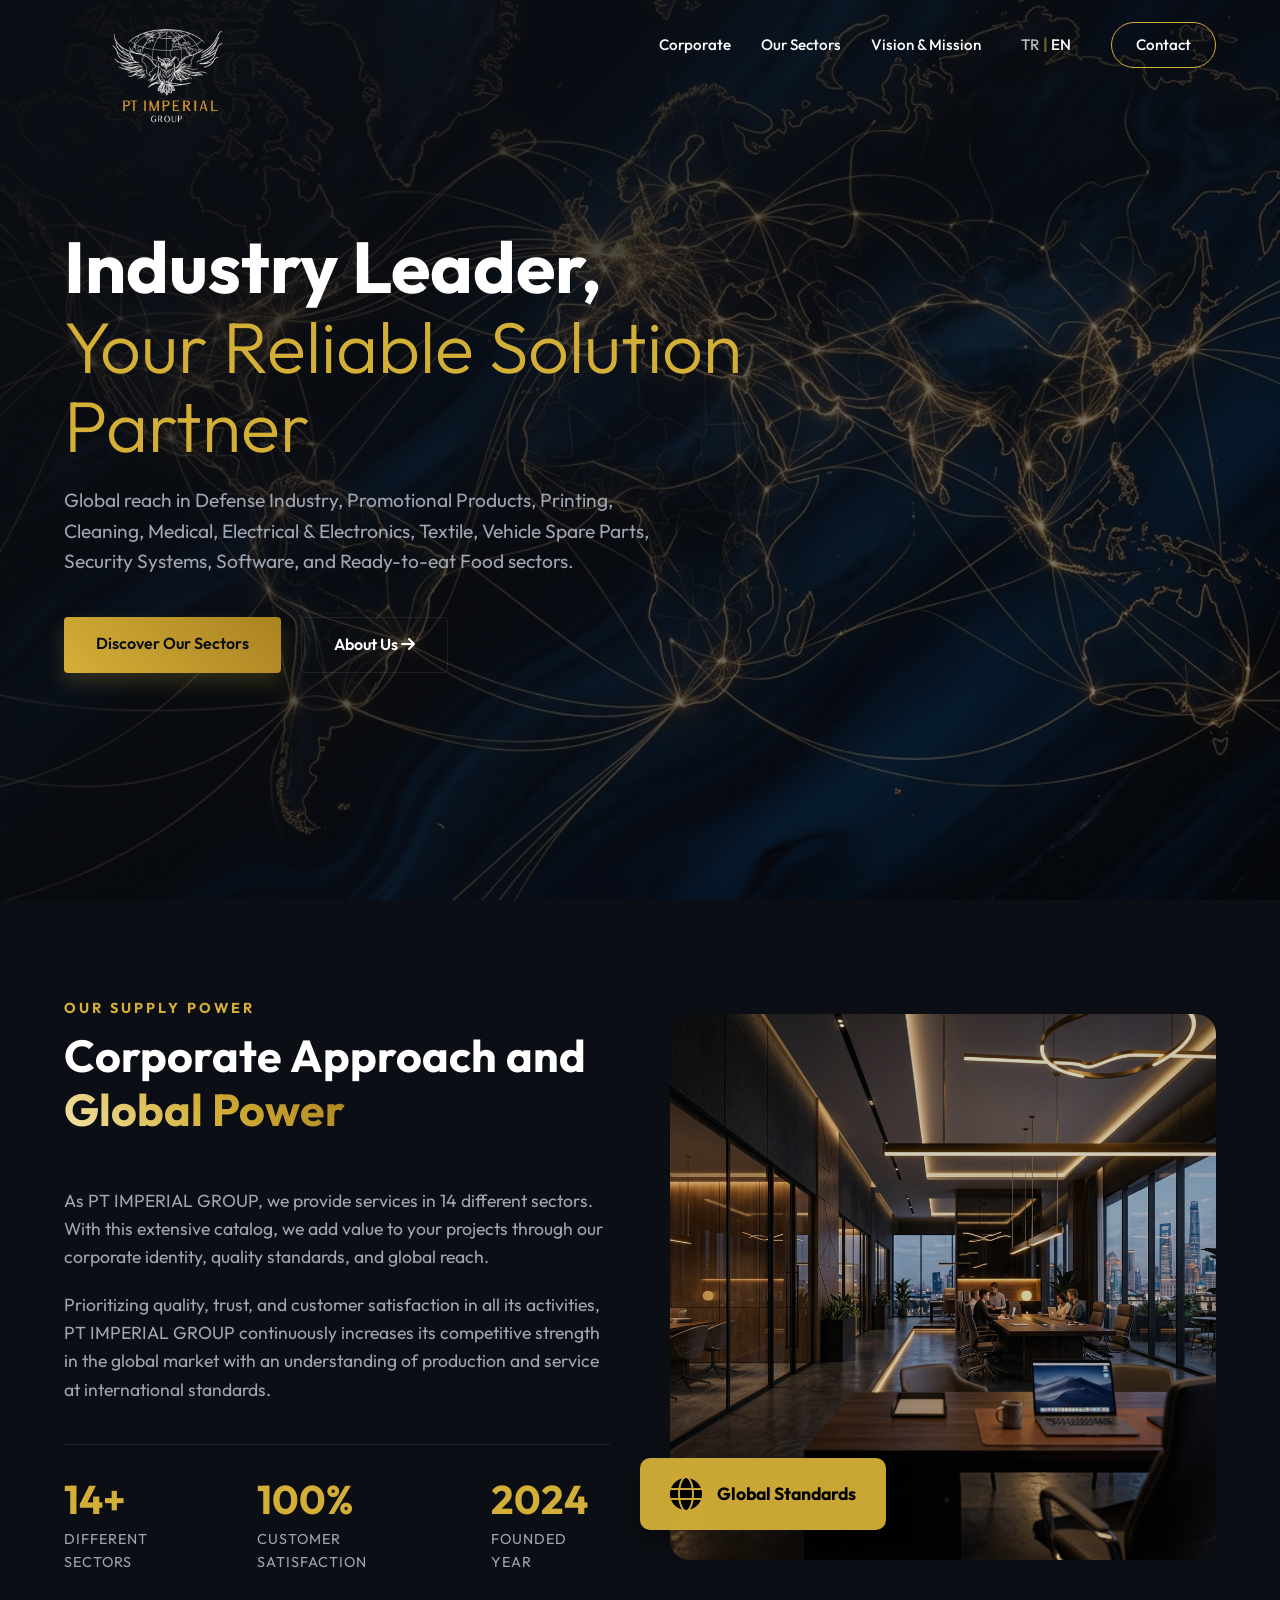
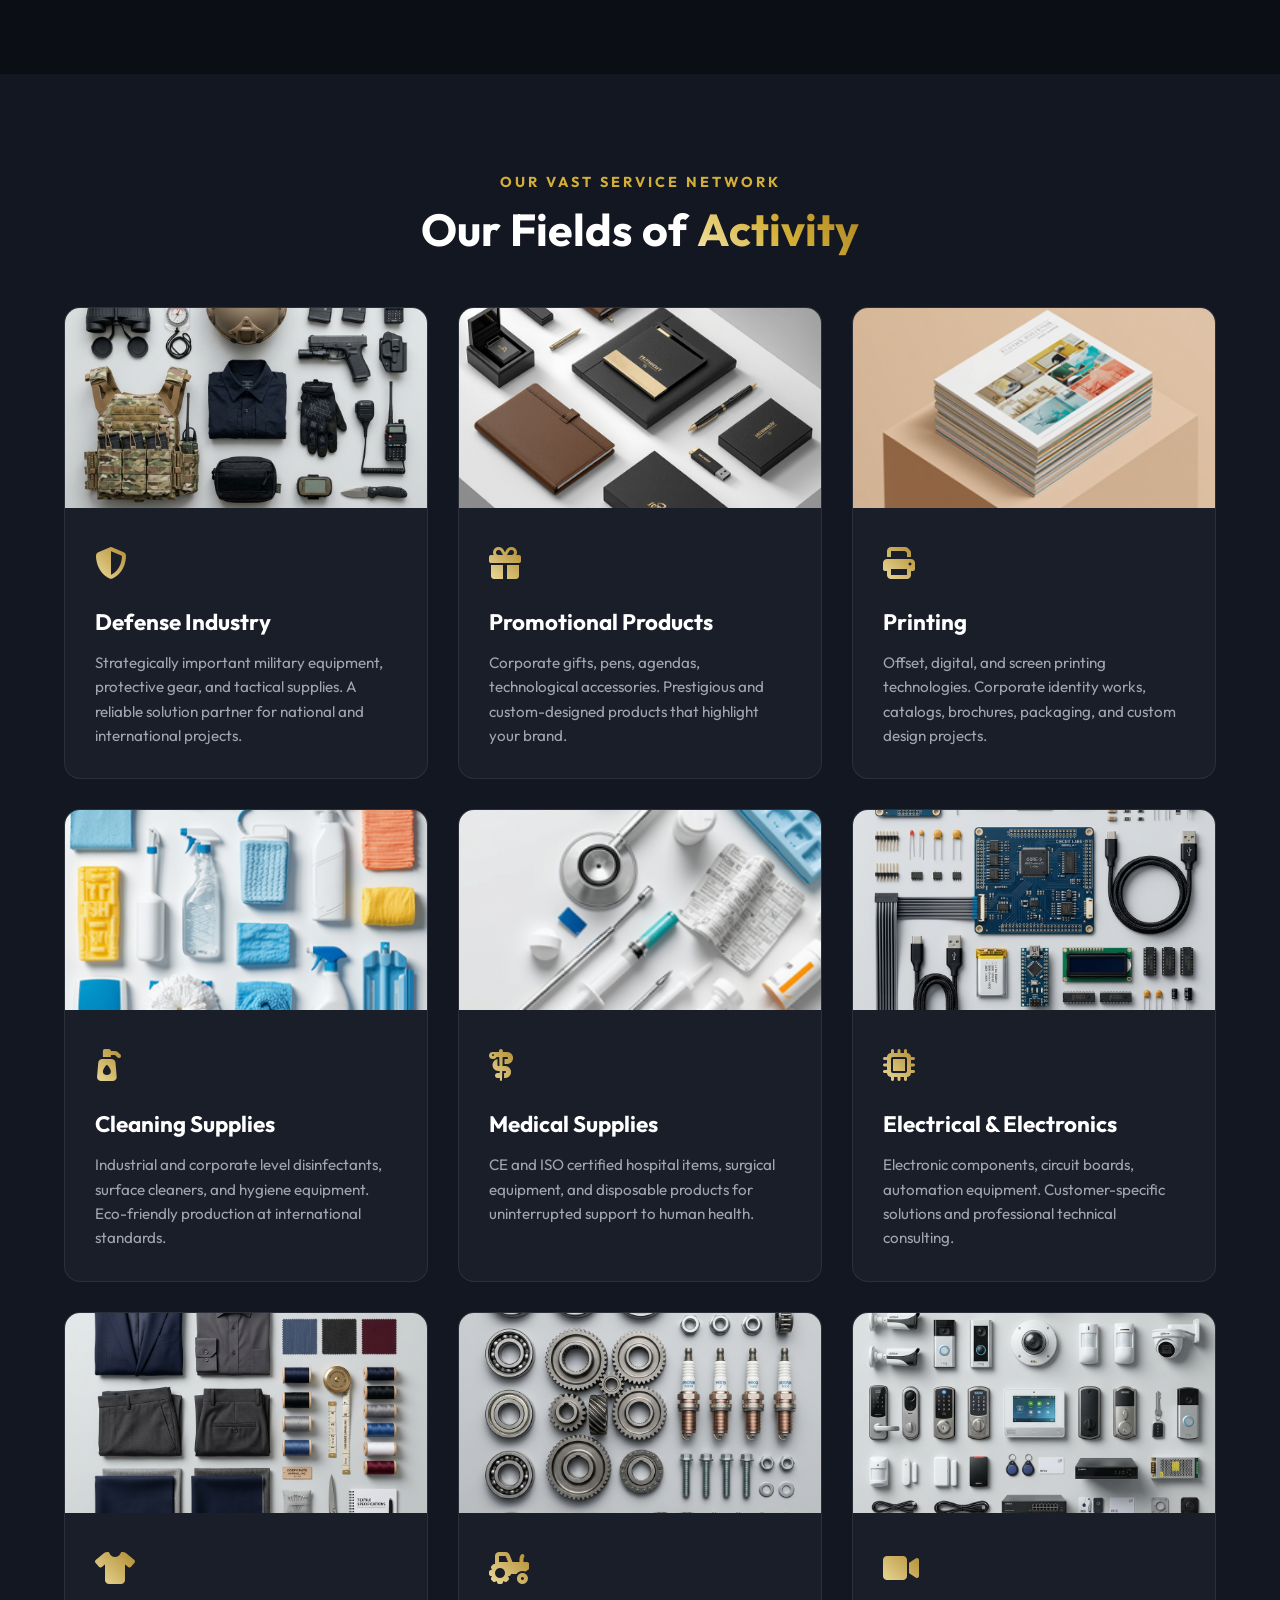
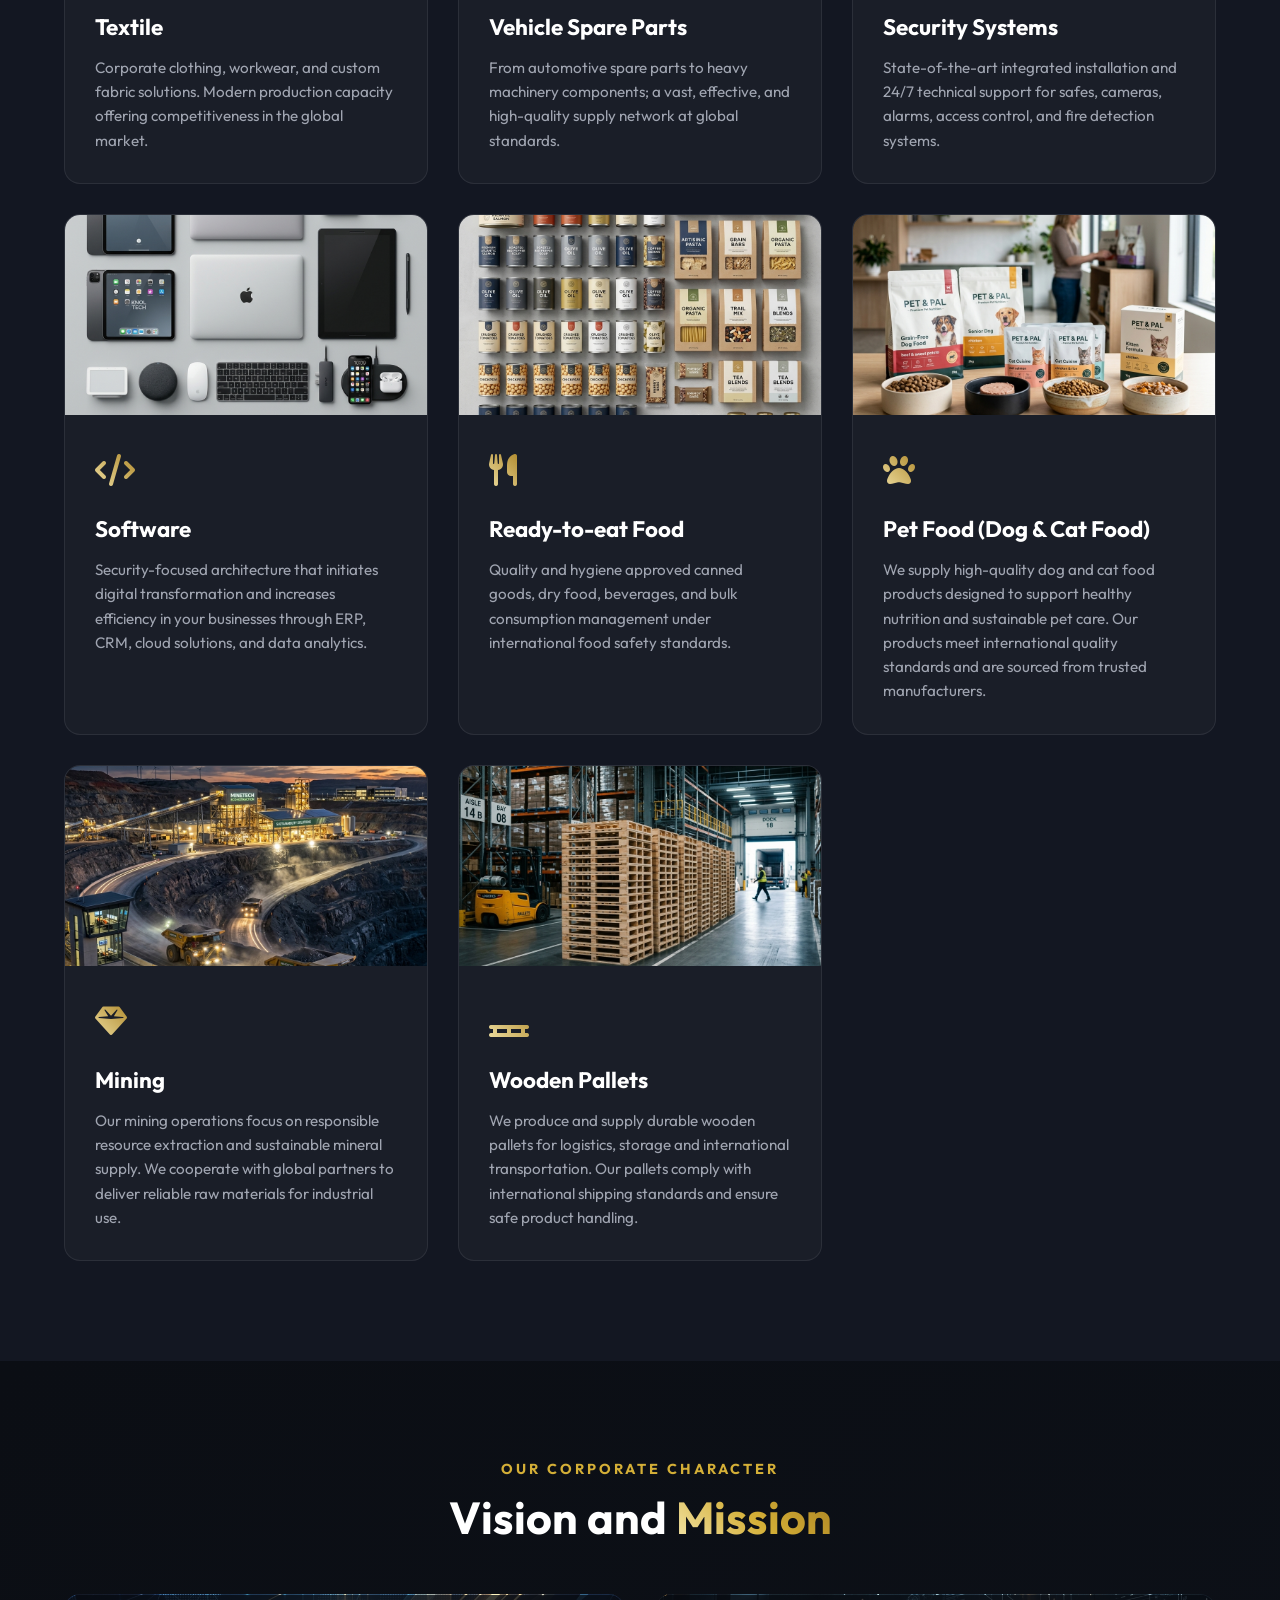
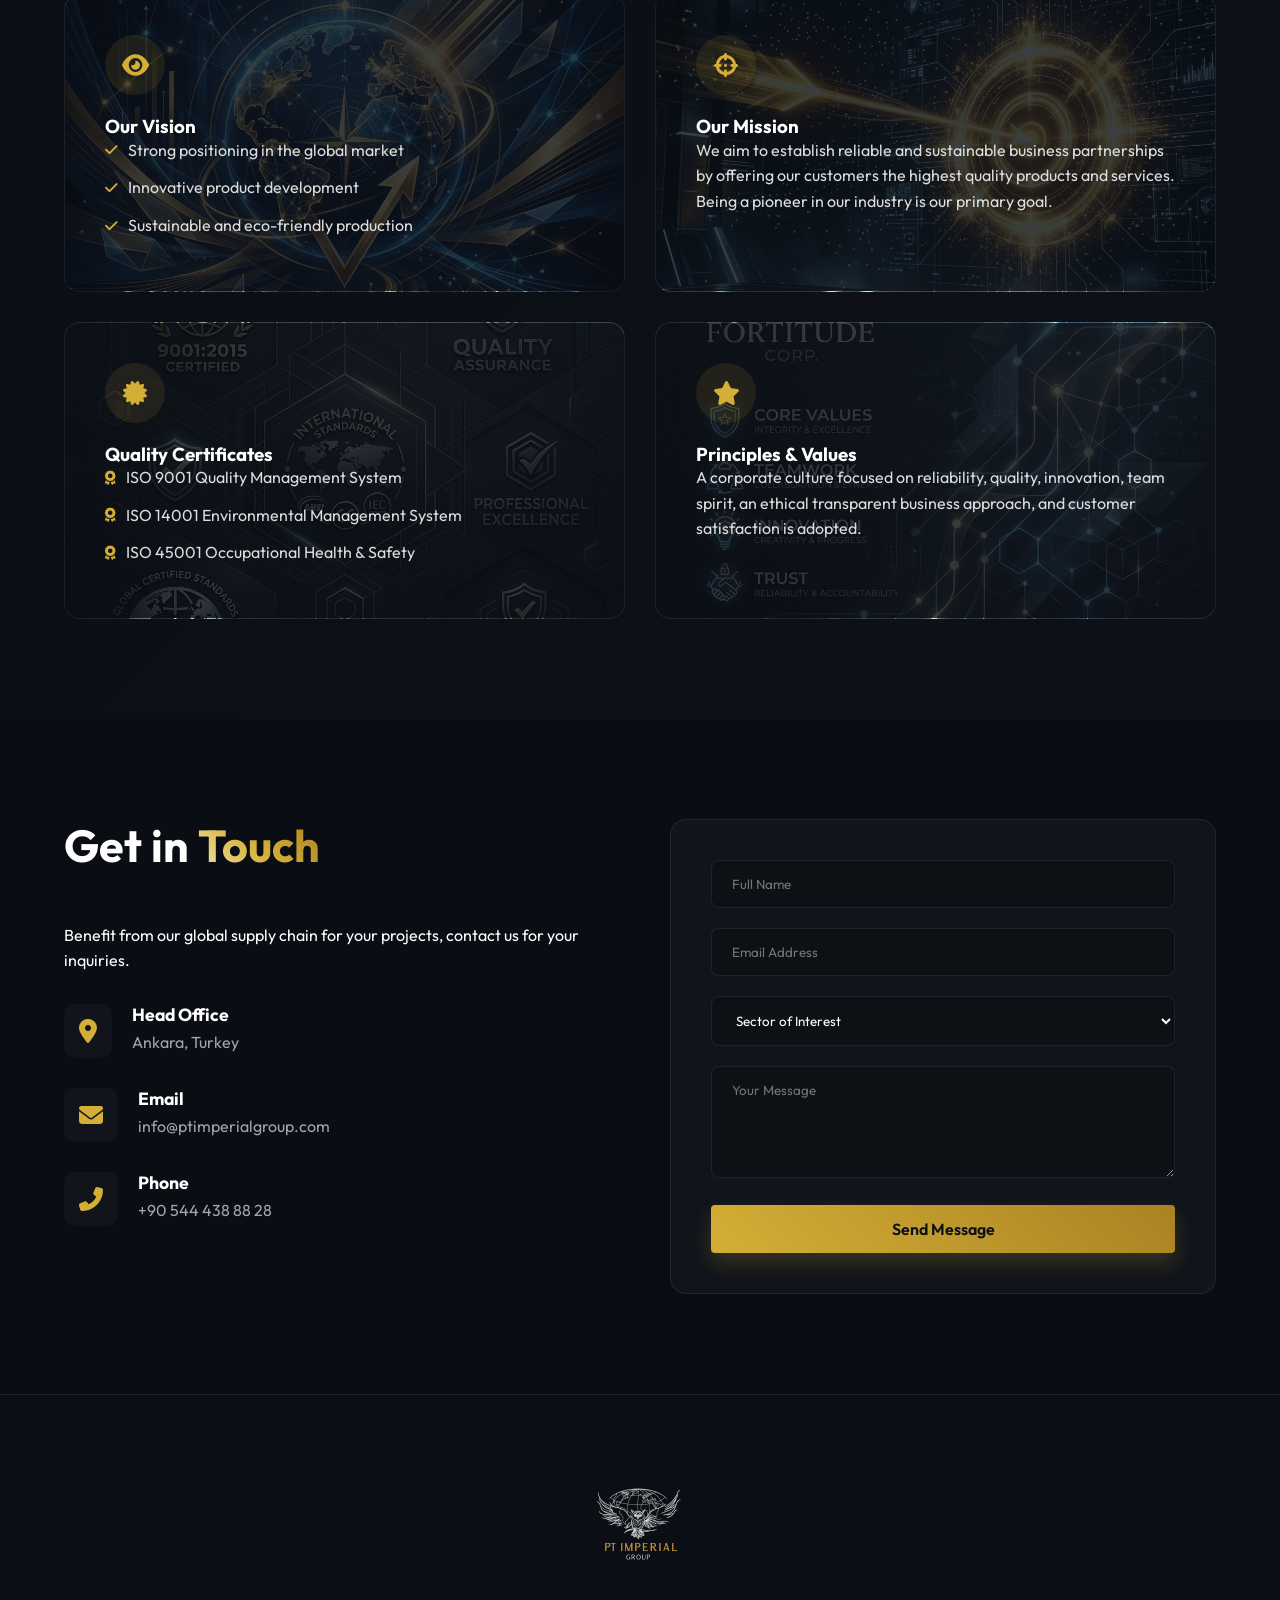
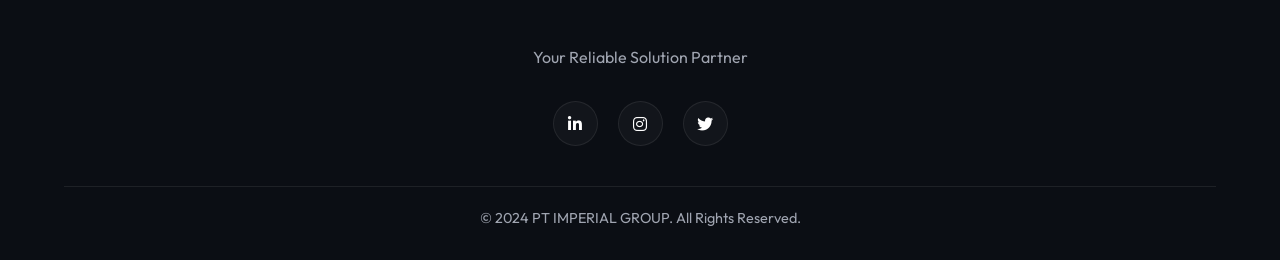
==== en.html @ 899e6119 "Update template layout, refine logo scaling, and add AI background images to vision section" ====
<!DOCTYPE html>
<html lang="en">
<head>
    <meta charset="UTF-8">
    <meta name="viewport" content="width=device-width, initial-scale=1.0">
    <meta name="description" content="PT IMPERIAL GROUP - Your solution partner in Defense Industry, Promotional Products, Printing, Cleaning, Medical, Electrical & Electronics, Textile, Vehicle Spare Parts, Security Systems, Software, Ready-to-eat Food, Mining, Wooden Pallets, and Pet Food sectors.">
    <title>PT IMPERIAL GROUP | Your Global Solution Partner</title>
    
    <!-- Google Fonts -->
    <link rel="preconnect" href="https://fonts.googleapis.com">
    <link rel="preconnect" href="https://fonts.gstatic.com" crossorigin>
    <link href="https://fonts.googleapis.com/css2?family=Outfit:wght@300;400;500;700;900&display=swap" rel="stylesheet">
    
    <!-- Font Awesome -->
    <link rel="stylesheet" href="https://cdnjs.cloudflare.com/ajax/libs/font-awesome/6.4.0/css/all.min.css">
    
    <!-- Custom CSS -->
    <link rel="stylesheet" href="css/style.css">
</head>
<body>

    <!-- Navigation -->
    <nav class="navbar">
        <div class="nav-container">
            <a href="#" class="logo">
                <img src="assets/logo.png" alt="PT IMPERIAL GROUP" class="site-logo">
            </a>
            <div class="nav-links">
                <a href="#kurumsal">Corporate</a>
                <a href="#sektorler">Our Sectors</a>
                <a href="#vizyon">Vision & Mission</a>
                <div style="display:inline-block; font-weight:700; color:var(--gold); margin:0 10px;">
                    <a href="index.html" style="opacity:0.7;">TR</a> <span style="opacity:0.5;">|</span> <a href="en.html" style="color:var(--text-primary);">EN</a>
                </div>
                <a href="#iletisim" class="btn-outline">Contact</a>
            </div>
            <div class="mobile-menu-btn">
                <i class="fas fa-bars"></i>
            </div>
        </div>
    </nav>

    <!-- Mobile Nav -->
    <div class="mobile-nav">
        <a href="#kurumsal">Corporate</a>
        <a href="#sektorler">Our Sectors</a>
        <a href="#vizyon">Vision & Mission</a>
        <a href="#iletisim">Contact</a>
        <div style="margin-top: 15px; font-size: 1.2rem; font-weight: 700; color: var(--gold);">
            <a href="index.html" style="opacity:0.7;">TR</a> <span style="opacity:0.5; margin: 0 10px;">|</span> <a href="en.html" style="color:var(--text-primary);">EN</a>
        </div>
    </div>

    <!-- Hero Section -->
    <header class="hero" id="home">
        <div class="hero-bg-overlay"></div>
        <div class="hero-content">
            <h1 class="fade-in-up delay-1">Industry Leader,<br><span>Your Reliable Solution Partner</span></h1>
            <p class="fade-in-up delay-2">Global reach in Defense Industry, Promotional Products, Printing, Cleaning, Medical, Electrical & Electronics, Textile, Vehicle Spare Parts, Security Systems, Software, and Ready-to-eat Food sectors.</p>
            <div class="hero-buttons fade-in-up delay-3">
                <a href="#sektorler" class="btn-primary">Discover Our Sectors</a>
                <a href="#kurumsal" class="btn-secondary">About Us <i class="fas fa-arrow-right"></i></a>
            </div>
        </div>
    </header>

    <!-- Kurumsal (About) Section -->
    <section id="kurumsal" class="about section-padding">
        <div class="container">
            <div class="about-grid">
                <div class="about-text slide-in-left">
                    <h4 class="section-subtitle">OUR SUPPLY POWER</h4>
                    <h2 class="section-title">Corporate Approach and <span class="gold-text">Global Power</span></h2>
                    <p class="about-desc">As PT IMPERIAL GROUP, we provide services in 14 different sectors. With this extensive catalog, we add value to your projects through our corporate identity, quality standards, and global reach.</p>
                    <p class="about-desc">Prioritizing quality, trust, and customer satisfaction in all its activities, PT IMPERIAL GROUP continuously increases its competitive strength in the global market with an understanding of production and service at international standards.</p>
                    <div class="about-stats">
                        <div class="stat-item">
                            <h3>14+</h3>
                            <p>Different Sectors</p>
                        </div>
                        <div class="stat-item">
                            <h3>100%</h3>
                            <p>Customer Satisfaction</p>
                        </div>
                        <div class="stat-item">
                            <h3>2024</h3>
                            <p>Founded Year</p>
                        </div>
                    </div>
                </div>
                <div class="about-image slide-in-right">
                    <img src="assets/about_bg.png" alt="PT Imperial Group Corporate">
                    <div class="image-overlay"></div>
                    <div class="experience-badge">
                        <i class="fas fa-globe"></i>
                        <span>Global Standards</span>
                    </div>
                </div>
            </div>
        </div>
    </section>

    <!-- Sektörlerimiz Section -->
    <section id="sektorler" class="sectors section-padding bg-darker">
        <div class="container text-center">
            <h4 class="section-subtitle">OUR VAST SERVICE NETWORK</h4>
            <h2 class="section-title">Our Fields of <span class="gold-text">Activity</span></h2>
            <div class="sector-grid">
                
                <!-- Sector 1 -->
                <div class="sector-card scale-in">
                    <div class="sector-card-image">
                        <img src="assets/savunma.png" alt="Defense">
                    </div>
                    <div class="sector-card-content">
                        <div class="card-icon"><i class="fas fa-shield-halved"></i></div>
                        <h3>Defense Industry</h3>
                        <p>Strategically important military equipment, protective gear, and tactical supplies. A reliable solution partner for national and international projects.</p>
                    </div>
                </div>
                
                <!-- Sector 2 -->
                <div class="sector-card scale-in">
                    <div class="sector-card-image">
                        <img src="assets/promosyon.png" alt="Promotional Products">
                    </div>
                    <div class="sector-card-content">
                        <div class="card-icon"><i class="fas fa-gift"></i></div>
                        <h3>Promotional Products</h3>
                        <p>Corporate gifts, pens, agendas, technological accessories. Prestigious and custom-designed products that highlight your brand.</p>
                    </div>
                </div>
                
                <!-- Sector 3 -->
                <div class="sector-card scale-in">
                    <div class="sector-card-image">
                        <img src="assets/matbaa.png" alt="Printing">
                    </div>
                    <div class="sector-card-content">
                        <div class="card-icon"><i class="fas fa-print"></i></div>
                        <h3>Printing</h3>
                        <p>Offset, digital, and screen printing technologies. Corporate identity works, catalogs, brochures, packaging, and custom design projects.</p>
                    </div>
                </div>
                
                <!-- Sector 4 -->
                <div class="sector-card scale-in">
                    <div class="sector-card-image">
                        <img src="assets/temizlik_2.png" alt="Cleaning Supplies">
                    </div>
                    <div class="sector-card-content">
                        <div class="card-icon"><i class="fas fa-pump-soap"></i></div>
                        <h3>Cleaning Supplies</h3>
                        <p>Industrial and corporate level disinfectants, surface cleaners, and hygiene equipment. Eco-friendly production at international standards.</p>
                    </div>
                </div>
                
                <!-- Sector 5 -->
                <div class="sector-card scale-in">
                    <div class="sector-card-image">
                        <img src="assets/medikal.png" alt="Medical Supplies">
                    </div>
                    <div class="sector-card-content">
                        <div class="card-icon"><i class="fas fa-staff-snake"></i></div>
                        <h3>Medical Supplies</h3>
                        <p>CE and ISO certified hospital items, surgical equipment, and disposable products for uninterrupted support to human health.</p>
                    </div>
                </div>
                
                <!-- Sector 6 -->
                <div class="sector-card scale-in">
                    <div class="sector-card-image">
                        <img src="assets/elektronik.png" alt="Electrical & Electronics">
                    </div>
                    <div class="sector-card-content">
                        <div class="card-icon"><i class="fas fa-microchip"></i></div>
                        <h3>Electrical & Electronics</h3>
                        <p>Electronic components, circuit boards, automation equipment. Customer-specific solutions and professional technical consulting.</p>
                    </div>
                </div>
                
                <!-- Sector 7 -->
                <div class="sector-card scale-in">
                    <div class="sector-card-image">
                        <img src="assets/tekstil.png" alt="Textile">
                    </div>
                    <div class="sector-card-content">
                        <div class="card-icon"><i class="fas fa-shirt"></i></div>
                        <h3>Textile</h3>
                        <p>Corporate clothing, workwear, and custom fabric solutions. Modern production capacity offering competitiveness in the global market.</p>
                    </div>
                </div>
                
                <!-- Sector 8 -->
                <div class="sector-card scale-in">
                    <div class="sector-card-image">
                        <img src="assets/arac.png" alt="Vehicle Spare Parts">
                    </div>
                    <div class="sector-card-content">
                        <div class="card-icon"><i class="fas fa-tractor"></i></div>
                        <h3>Vehicle Spare Parts</h3>
                        <p>From automotive spare parts to heavy machinery components; a vast, effective, and high-quality supply network at global standards.</p>
                    </div>
                </div>
                
                <!-- Sector 9 -->
                <div class="sector-card scale-in">
                    <div class="sector-card-image">
                        <img src="assets/guvenlik.png" alt="Security Systems">
                    </div>
                    <div class="sector-card-content">
                        <div class="card-icon"><i class="fas fa-video"></i></div>
                        <h3>Security Systems</h3>
                        <p>State-of-the-art integrated installation and 24/7 technical support for safes, cameras, alarms, access control, and fire detection systems.</p>
                    </div>
                </div>
                
                <!-- Sector 10 -->
                <div class="sector-card scale-in">
                    <div class="sector-card-image">
                        <img src="assets/yazilim.png" alt="Software">
                    </div>
                    <div class="sector-card-content">
                        <div class="card-icon"><i class="fas fa-code"></i></div>
                        <h3>Software</h3>
                        <p>Security-focused architecture that initiates digital transformation and increases efficiency in your businesses through ERP, CRM, cloud solutions, and data analytics.</p>
                    </div>
                </div>
                
                <!-- Sector 11 -->
                <div class="sector-card scale-in">
                    <div class="sector-card-image">
                        <img src="assets/gida.png" alt="Ready-to-eat Food">
                    </div>
                    <div class="sector-card-content">
                        <div class="card-icon"><i class="fas fa-utensils"></i></div>
                        <h3>Ready-to-eat Food</h3>
                        <p>Quality and hygiene approved canned goods, dry food, beverages, and bulk consumption management under international food safety standards.</p>
                    </div>
                </div>
                
                <!-- Sector 12 -->
                <div class="sector-card scale-in">
                    <div class="sector-card-image">
                        <img src="assets/pet_food.png" alt="Pet Food (Dog & Cat Food)">
                    </div>
                    <div class="sector-card-content">
                        <div class="card-icon"><i class="fas fa-paw"></i></div>
                        <h3>Pet Food (Dog & Cat Food)</h3>
                        <p>We supply high-quality dog and cat food products designed to support healthy nutrition and sustainable pet care. Our products meet international quality standards and are sourced from trusted manufacturers.</p>
                    </div>
                </div>
                
                <!-- Sector 13 -->
                <div class="sector-card scale-in">
                    <div class="sector-card-image">
                        <img src="assets/mining.png" alt="Mining">
                    </div>
                    <div class="sector-card-content">
                        <div class="card-icon"><i class="fas fa-gem"></i></div>
                        <h3>Mining</h3>
                        <p>Our mining operations focus on responsible resource extraction and sustainable mineral supply. We cooperate with global partners to deliver reliable raw materials for industrial use.</p>
                    </div>
                </div>
                
                <!-- Sector 14 -->
                <div class="sector-card scale-in">
                    <div class="sector-card-image">
                        <img src="assets/wooden_pallets.png" alt="Wooden Pallets">
                    </div>
                    <div class="sector-card-content">
                        <div class="card-icon"><i class="fas fa-pallet"></i></div>
                        <h3>Wooden Pallets</h3>
                        <p>We produce and supply durable wooden pallets for logistics, storage and international transportation. Our pallets comply with international shipping standards and ensure safe product handling.</p>
                    </div>
                </div>

            </div>
        </div>
    </section>

    <!-- Strategy / Vision / Mission -->
    <section id="vizyon" class="vision section-padding" style="background: url('assets/vision_bg.png') center/cover no-repeat fixed; position: relative;">
        <div class="hero-bg-overlay" style="background: linear-gradient(135deg, rgba(11,14,20,0.95) 0%, rgba(13,17,25,0.85) 100%);"></div>
        <div class="container" style="position: relative; z-index: 2;">
            
            <div class="text-center" style="margin-bottom: 50px;">
                <h4 class="section-subtitle fade-in-up">OUR CORPORATE CHARACTER</h4>
                <h2 class="section-title fade-in-up delay-1">Vision and <span class="gold-text">Mission</span></h2>
            </div>
            
            <div class="vision-grid">
                
                <div class="vision-box fade-in-up" style="background: url('assets/vision_box_bg.png') center/cover no-repeat; overflow: hidden; position: relative;">
                    <div style="position: absolute; inset: 0; background: rgba(11,14,20,0.80); z-index: 1;"></div>
                    <div style="position: relative; z-index: 2;">
                        <div class="v-icon"><i class="fas fa-eye"></i></div>
                        <h3>Our Vision</h3>
                        <ul class="check-list">
                            <li><i class="fas fa-check" style="color: var(--gold);"></i> <span style="color: #ddd;">Strong positioning in the global market</span></li>
                            <li><i class="fas fa-check" style="color: var(--gold);"></i> <span style="color: #ddd;">Innovative product development</span></li>
                            <li><i class="fas fa-check" style="color: var(--gold);"></i> <span style="color: #ddd;">Sustainable and eco-friendly production</span></li>
                        </ul>
                    </div>
                </div>
                
                <div class="vision-box fade-in-up delay-1" style="background: url('assets/mission_bg.png') center/cover no-repeat; overflow: hidden; position: relative;">
                    <div style="position: absolute; inset: 0; background: rgba(11,14,20,0.80); z-index: 1;"></div>
                    <div style="position: relative; z-index: 2;">
                        <div class="v-icon"><i class="fas fa-crosshairs"></i></div>
                        <h3>Our Mission</h3>
                        <p class="mission-text" style="color: #ddd;">We aim to establish reliable and sustainable business partnerships by offering our customers the highest quality products and services. Being a pioneer in our industry is our primary goal.</p>
                    </div>
                </div>

                <div class="vision-box fade-in-up delay-2" style="background: url('assets/quality_bg.png') center/cover no-repeat; overflow: hidden; position: relative;">
                    <div style="position: absolute; inset: 0; background: rgba(11,14,20,0.80); z-index: 1;"></div>
                    <div style="position: relative; z-index: 2;">
                        <div class="v-icon"><i class="fas fa-certificate"></i></div>
                        <h3>Quality Certificates</h3>
                        <ul class="check-list">
                            <li><i class="fas fa-award" style="color: var(--gold);"></i> <span style="color: #ddd;">ISO 9001 Quality Management System</span></li>
                            <li><i class="fas fa-award" style="color: var(--gold);"></i> <span style="color: #ddd;">ISO 14001 Environmental Management System</span></li>
                            <li><i class="fas fa-award" style="color: var(--gold);"></i> <span style="color: #ddd;">ISO 45001 Occupational Health & Safety</span></li>
                        </ul>
                    </div>
                </div>
                
                <div class="vision-box fade-in-up delay-3" style="background: url('assets/values_bg.png') center/cover no-repeat; overflow: hidden; position: relative;">
                    <div style="position: absolute; inset: 0; background: rgba(11,14,20,0.80); z-index: 1;"></div>
                    <div style="position: relative; z-index: 2;">
                        <div class="v-icon"><i class="fas fa-star"></i></div>
                        <h3>Principles & Values</h3>
                        <p class="mission-text" style="color: #ddd;">A corporate culture focused on reliability, quality, innovation, team spirit, an ethical transparent business approach, and customer satisfaction is adopted.</p>
                    </div>
                </div>

            </div>
        </div>
    </section>

    <!-- Contact Section -->
    <section id="iletisim" class="contact section-padding" style="background: url('assets/contact_bg.png') center/cover no-repeat fixed; position: relative;">
        <div class="hero-bg-overlay" style="background: rgba(11,14,20,0.85); backdrop-filter: blur(4px);"></div>
        <div class="container" style="position: relative; z-index: 2;">
            <div class="contact-wrapper">
                <div class="contact-info slide-in-left">
                    <h2 class="section-title">Get in <span class="gold-text">Touch</span></h2>
                    <p>Benefit from our global supply chain for your projects, contact us for your inquiries.</p>
                    
                    <div class="info-items">
                        <div class="info-item">
                            <i class="fas fa-map-marker-alt"></i>
                            <div>
                                <h4>Head Office</h4>
                                <p>Ankara, Turkey</p>
                            </div>
                        </div>
                        <div class="info-item">
                            <i class="fas fa-envelope"></i>
                            <div>
                                <h4>Email</h4>
                                <p>info@ptimperialgroup.com</p>
                            </div>
                        </div>
                        <div class="info-item">
                            <i class="fas fa-phone-alt"></i>
                            <div>
                                <h4>Phone</h4>
                                <p>+90 544 438 88 28</p>
                            </div>
                        </div>
                    </div>
                </div>
                
                <div class="contact-form-container slide-in-right">
                    <form class="contact-form">
                        <div class="form-group">
                            <input type="text" placeholder="Full Name" required>
                        </div>
                        <div class="form-group">
                            <input type="email" placeholder="Email Address" required>
                        </div>
                        <div class="form-group">
                            <select required>
                                <option value="" disabled selected>Sector of Interest</option>
                                <option value="savunma">Defense Industry</option>
                                <option value="promosyon">Promotional Products</option>
                                <option value="matbaa">Printing</option>
                                <option value="temizlik">Cleaning Supplies</option>
                                <option value="medikal">Medical</option>
                                <option value="elektrik">Electrical & Electronics</option>
                                <option value="tekstil">Textile</option>
                                <option value="arac">Vehicle Spare Parts</option>
                                <option value="guvenlik">Security Systems</option>
                                <option value="yazilim">Software</option>
                                <option value="gida">Ready-to-eat Food</option>
                                <option value="madencilik">Mining</option>
                                <option value="pals">Wooden Pallets</option>
                                <option value="pet">Pet Food</option>
                                <option value="diger">Other</option>
                            </select>
                        </div>
                        <div class="form-group">
                            <textarea placeholder="Your Message" rows="5" required></textarea>
                        </div>
                        <button type="submit" class="btn-primary" style="width: 100%;">Send Message</button>
                    </form>
                </div>
            </div>
        </div>
    </section>

    <!-- Footer -->
    <footer class="footer">
        <div class="container text-center">
            <img src="assets/logo.png" alt="PT IMPERIAL GROUP" class="footer-site-logo">
            <p class="footer-desc">Your Reliable Solution Partner</p>
            <div class="social-links">
                <a href="#"><i class="fab fa-linkedin-in"></i></a>
                <a href="#"><i class="fab fa-instagram"></i></a>
                <a href="#"><i class="fab fa-twitter"></i></a>
            </div>
            <div class="copyright">
                <p>&copy; 2024 PT IMPERIAL GROUP. All Rights Reserved.</p>
            </div>
        </div>
    </footer>

    <script src="js/main.js"></script>
</body>
</html>
---- css/style.css ----
/* CSS Variables */
:root {
    --bg-main: #0B0E14; /* Deep obsidian blue/black */
    --bg-secondary: #131722;
    --gold: #D4AF37;
    --gold-light: #F3E5AB;
    --gold-dark: #AA8222;
    --text-primary: #FFFFFF;
    --text-secondary: #A0A5B1;
    --glass-bg: rgba(255, 255, 255, 0.03);
    --glass-border: rgba(255, 255, 255, 0.08);
    --transition: all 0.4s cubic-bezier(0.25, 0.8, 0.25, 1);
}

/* Reset & Base */
* {
    margin: 0;
    padding: 0;
    box-sizing: border-box;
    font-family: 'Outfit', sans-serif;
}

html {
    scroll-behavior: smooth;
    overflow-x: hidden;
}

body {
    background-color: var(--bg-main);
    color: var(--text-primary);
    line-height: 1.6;
    overflow-x: hidden;
}

h1, h2, h3, h4 {
    font-weight: 700;
    line-height: 1.2;
}

a {
    text-decoration: none;
    color: inherit;
    transition: var(--transition);
}

ul {
    list-style: none;
}

.container {
    max-width: 1280px;
    margin: 0 auto;
    padding: 0 5%;
}

.text-center {
    text-align: center;
}

.gold-text {
    color: var(--gold);
    display: inline-block;
    background: linear-gradient(45deg, var(--gold-light), var(--gold), var(--gold-dark));
    -webkit-background-clip: text;
    -webkit-text-fill-color: transparent;
}

.section-padding {
    padding: 100px 0;
}

.bg-darker {
    background-color: var(--bg-secondary);
}

/* Typography Utility */
.section-subtitle {
    font-size: 0.9rem;
    letter-spacing: 3px;
    color: var(--gold);
    text-transform: uppercase;
    margin-bottom: 12px;
}

.section-title {
    font-size: 2.8rem;
    margin-bottom: 50px;
}

/* Buttons */
.btn-primary, .btn-secondary, .btn-outline {
    display: inline-block;
    padding: 14px 32px;
    border-radius: 4px;
    font-weight: 600;
    font-size: 1rem;
    cursor: pointer;
    transition: var(--transition);
    border: none;
}

.btn-primary {
    background: linear-gradient(45deg, var(--gold), var(--gold-dark));
    color: var(--bg-main);
    box-shadow: 0 10px 20px rgba(212, 175, 55, 0.2);
}

.btn-primary:hover {
    transform: translateY(-3px);
    box-shadow: 0 15px 25px rgba(212, 175, 55, 0.4);
}

.btn-secondary {
    background: transparent;
    color: var(--text-primary);
    border: 1px solid var(--glass-border);
}

.btn-secondary:hover {
    background: var(--glass-bg);
    border-color: var(--gold);
    color: var(--gold);
}

.btn-outline {
    border: 1px solid var(--gold);
    color: var(--gold);
    padding: 10px 24px;
    border-radius: 50px;
}

.btn-outline:hover {
    background: var(--gold);
    color: var(--bg-main);
}

/* Navigation */
.navbar {
    position: fixed;
    top: 0;
    width: 100%;
    z-index: 1000;
    padding: 10px 0;
    height: 90px;
    transition: var(--transition);
    background: transparent;
}

.navbar.scrolled {
    background: rgba(11, 14, 20, 0.9);
    backdrop-filter: blur(10px);
    padding: 15px 0;
    box-shadow: 0 4px 30px rgba(0, 0, 0, 0.5);
    border-bottom: 1px solid var(--glass-border);
}

.nav-container {
    display: flex;
    justify-content: space-between;
    align-items: center;
    max-width: 1280px;
    margin: 0 auto;
    padding: 0 5%;
    height: 100%;
}

.logo {
    position: relative;
    display: flex;
    align-self: flex-start;
    margin-top: -25px;
}

.logo-text {
    font-size: 1.8rem;
    font-weight: 900;
    letter-spacing: 2px;
}

.site-logo {
    height: 210px;
    width: auto;
    display: block;
    transition: var(--transition);
    z-index: 1001;
    pointer-events: auto;
    object-fit: contain;
}
.logo::after {
    content: '';
    position: absolute;
    inset: 0;
    z-index: 1002;
    cursor: pointer;
}

.nav-links {
    display: flex;
    gap: 30px;
    align-items: center;
}

.nav-links a {
    font-size: 0.95rem;
    font-weight: 500;
    color: var(--text-primary);
}

.nav-links a:hover {
    color: var(--gold);
}

.mobile-menu-btn {
    display: none;
    font-size: 1.5rem;
    cursor: pointer;
    color: var(--gold);
}

.mobile-nav {
    position: fixed;
    top: 0;
    right: -100%;
    width: 300px;
    height: 100vh;
    background: var(--bg-secondary);
    z-index: 999;
    padding-top: 100px;
    box-shadow: -10px 0 30px rgba(0,0,0,0.5);
    transition: var(--transition);
    display: flex;
    flex-direction: column;
    align-items: center;
    gap: 30px;
}

.mobile-nav.active {
    right: 0;
}

.mobile-nav a {
    font-size: 1.2rem;
    font-weight: 600;
}

/* Hero Section */
.hero {
    height: 100vh;
    min-height: 700px;
    display: flex;
    align-items: center;
    position: relative;
    background: url('../assets/hero_bg.png') center/cover no-repeat;
}

.hero-bg-overlay {
    position: absolute;
    inset: 0;
    background: linear-gradient(135deg, rgba(11,14,20,0.95) 0%, rgba(11,14,20,0.4) 100%);
    z-index: 1;
}

.hero-content {
    position: relative;
    z-index: 2;
    width: 100%;
    max-width: 1280px;
    margin: 0 auto;
    padding: 0 5%;
}

.badge {
    display: inline-block;
    padding: 6px 16px;
    background: var(--glass-bg);
    border: 1px solid var(--glass-border);
    border-radius: 50px;
    font-size: 0.85rem;
    letter-spacing: 2px;
    margin-bottom: 24px;
    color: var(--gold);
}

.hero h1 {
    font-size: 4.5rem;
    margin-bottom: 20px;
    line-height: 1.1;
    max-width: 800px;
}

.hero h1 span {
    color: var(--gold);
    font-weight: 300;
}

.hero p {
    font-size: 1.2rem;
    color: var(--text-secondary);
    margin-bottom: 40px;
    max-width: 600px;
}

.hero-buttons {
    display: flex;
    gap: 20px;
}

/* About Section */
.about-grid {
    display: grid;
    grid-template-columns: 1fr 1fr;
    gap: 60px;
    align-items: center;
}

.about-desc {
    font-size: 1.1rem;
    color: var(--text-secondary);
    margin-bottom: 20px;
}

.about-stats {
    display: flex;
    gap: 40px;
    margin-top: 40px;
    border-top: 1px solid var(--glass-border);
    padding-top: 30px;
}

.stat-item h3 {
    font-size: 2.5rem;
    color: var(--gold);
    margin-bottom: 5px;
}

.stat-item p {
    font-size: 0.9rem;
    color: var(--text-secondary);
    text-transform: uppercase;
    letter-spacing: 1px;
}

.about-image {
    position: relative;
    border-radius: 20px;
    /* overflow: hidden; Removed to prevent the experience-badge from being cut off */
}

.about-image img {
    width: 100%;
    height: auto;
    display: block;
    border-radius: 20px;
    opacity: 0.8;
}

.experience-badge {
    position: absolute;
    bottom: 30px;
    left: -30px;
    background: rgba(212, 175, 55, 0.95);
    backdrop-filter: blur(10px);
    padding: 20px 30px;
    border-radius: 10px;
    color: #000;
    display: flex;
    align-items: center;
    gap: 15px;
    font-weight: 700;
    font-size: 1.1rem;
    box-shadow: 0 10px 30px rgba(0,0,0,0.3);
}

.experience-badge i {
    font-size: 2rem;
}

/* Sectors Section */
.sector-grid {
    display: grid;
    grid-template-columns: repeat(auto-fit, minmax(300px, 1fr));
    gap: 30px;
    margin-top: 50px;
}

.sector-card {
    background: var(--glass-bg);
    border: 1px solid var(--glass-border);
    border-radius: 16px;
    text-align: left;
    transition: var(--transition);
    position: relative;
    overflow: hidden;
    display: flex;
    flex-direction: column;
}

.sector-card-image {
    width: 100%;
    height: 200px;
    background-color: rgba(255,255,255,0.02);
    position: relative;
    overflow: hidden;
}

.sector-card-image img {
    width: 100%;
    height: 100%;
    object-fit: cover;
    transition: var(--transition);
}

.sector-card:hover .sector-card-image img {
    transform: scale(1.1);
}

.sector-card-content {
    padding: 30px;
    flex-grow: 1;
}

.sector-card::before {
    content: '';
    position: absolute;
    top: 0;
    left: 0;
    width: 2px;
    height: 0;
    background: var(--gold);
    transition: var(--transition);
    z-index: 10;
}

.sector-card:hover::before {
    height: 100%;
}

.sector-card:hover {
    transform: translateY(-10px);
    background: rgba(255,255,255,0.05);
    border-color: rgba(212, 175, 55, 0.3);
    box-shadow: 0 20px 40px rgba(0,0,0,0.4);
}

.card-icon {
    font-size: 2rem;
    color: var(--gold);
    margin-bottom: 20px;
    background: linear-gradient(45deg, var(--gold-light), var(--gold-dark));
    -webkit-background-clip: text;
    -webkit-text-fill-color: transparent;
    display: inline-block;
}

.sector-card h3 {
    font-size: 1.4rem;
    margin-bottom: 15px;
}

.sector-card p {
    color: var(--text-secondary);
    font-size: 0.95rem;
}

/* Vision / Mission */
.vision-grid {
    display: grid;
    grid-template-columns: repeat(2, 1fr);
    gap: 30px;
}

.vision-box {
    background: var(--bg-secondary);
    padding: 40px;
    border-radius: 16px;
    border: 1px solid var(--glass-border);
    transition: var(--transition);
}

.vision-box:hover {
    border-color: var(--gold);
}

.v-icon {
    width: 60px;
    height: 60px;
    background: rgba(212, 175, 55, 0.1);
    border-radius: 50%;
    display: flex;
    align-items: center;
    justify-content: center;
    font-size: 1.5rem;
    color: var(--gold);
    margin-bottom: 20px;
}

.check-list li {
    margin-bottom: 12px;
    color: var(--text-secondary);
    display: flex;
    align-items: center;
    gap: 10px;
}

.check-list i {
    color: var(--gold);
    font-size: 0.9rem;
}

.mission-text {
    color: var(--text-secondary);
}

/* Contact Section */
.contact-wrapper {
    display: grid;
    grid-template-columns: 1fr 1fr;
    gap: 60px;
}

.info-item {
    display: flex;
    align-items: flex-start;
    gap: 20px;
    margin-top: 30px;
}

.info-item i {
    font-size: 1.5rem;
    color: var(--gold);
    padding: 15px;
    background: var(--glass-bg);
    border-radius: 10px;
}

.info-item h4 {
    margin-bottom: 5px;
    font-size: 1.1rem;
}

.info-item p {
    color: var(--text-secondary);
}

.contact-form-container {
    background: var(--glass-bg);
    border: 1px solid var(--glass-border);
    padding: 40px;
    border-radius: 16px;
}

.form-group {
    margin-bottom: 20px;
}

.form-group input, 
.form-group select, 
.form-group textarea {
    width: 100%;
    padding: 15px 20px;
    background: rgba(0,0,0,0.2);
    border: 1px solid var(--glass-border);
    border-radius: 8px;
    color: var(--text-primary);
    outline: none;
    transition: var(--transition);
    font-family: 'Outfit', sans-serif;
}

.form-group input:focus, 
.form-group select:focus, 
.form-group textarea:focus {
    border-color: var(--gold);
    background: rgba(0,0,0,0.4);
}

/* Footer */
.footer {
    border-top: 1px solid var(--glass-border);
    padding: 60px 0 30px;
}

.footer-logo {
    font-size: 2rem;
    font-weight: 900;
    margin-bottom: 10px;
}

.footer-site-logo {
    max-height: 160px;
    width: auto;
    max-width: 100%;
    margin: 0 auto 30px auto;
    display: block;
    object-fit: contain;
}

.footer-desc {
    color: var(--text-secondary);
    margin-bottom: 30px;
}

.social-links {
    display: flex;
    justify-content: center;
    gap: 20px;
    margin-bottom: 40px;
}

.social-links a {
    width: 45px;
    height: 45px;
    border-radius: 50%;
    background: var(--glass-bg);
    display: flex;
    align-items: center;
    justify-content: center;
    border: 1px solid var(--glass-border);
}

.social-links a:hover {
    background: var(--gold);
    color: var(--bg-main);
    transform: translateY(-5px);
}

.copyright {
    color: var(--text-secondary);
    font-size: 0.9rem;
    border-top: 1px solid var(--glass-border);
    padding-top: 20px;
}

/* Animations */
.fade-in-up {
    opacity: 0;
    transform: translateY(30px);
    transition: opacity 0.8s ease, transform 0.8s ease;
}

.fade-in-up.active {
    opacity: 1;
    transform: translateY(0);
}

.slide-in-left {
    opacity: 0;
    transform: translateX(-50px);
    transition: opacity 0.8s ease, transform 0.8s ease;
}

.slide-in-right {
    opacity: 0;
    transform: translateX(50px);
    transition: opacity 0.8s ease, transform 0.8s ease;
}

.slide-in-left.active, .slide-in-right.active {
    opacity: 1;
    transform: translateX(0);
}

.scale-in {
    opacity: 0;
    transform: scale(0.9);
    transition: opacity 0.6s ease, transform 0.6s ease;
}

.scale-in.active {
    opacity: 1;
    transform: scale(1);
}

.delay-1 { transition-delay: 0.2s; }
.delay-2 { transition-delay: 0.4s; }
.delay-3 { transition-delay: 0.6s; }

/* Responsive */
@media (max-width: 992px) {
    .container {
        padding: 0 5%;
    }
    
    .section-padding {
        padding: 60px 0;
    }

    .about-grid, .vision-grid, .contact-wrapper {
        grid-template-columns: 1fr;
        gap: 30px;
    }
    
    .hero {
        min-height: 100vh; /* Allow it to take up the screen but no fixed large height */
    }

    .hero h1 {
        font-size: 3rem;
    }

    .experience-badge {
        left: 10px;
        bottom: 10px;
        font-size: 0.85rem;
        padding: 12px 15px;
        gap: 10px;
    }
    
    .about-stats {
        gap: 15px;
        flex-wrap: wrap;
        justify-content: center;
        text-align: center;
        margin-top: 25px;
        padding-top: 20px;
    }
}

@media (max-width: 768px) {
    .section-padding {
        padding: 40px 0;
    }

    .nav-links {
        display: none;
    }
    
    .mobile-menu-btn {
        display: block;
    }
    
    .hero h1 {
        font-size: 2rem;
        margin-bottom: 10px;
    }
    
    .hero p {
        font-size: 0.95rem;
        margin-bottom: 20px;
    }
    
    .hero-buttons {
        flex-direction: column;
        gap: 10px;
        width: 100%;
    }
    
    .btn-primary, .btn-secondary, .btn-outline {
        width: 100%;
        text-align: center;
        padding: 12px 20px;
        font-size: 0.95rem;
    }
    
    .section-title {
        font-size: 1.8rem;
        margin-bottom: 25px;
    }
    
    .sector-grid {
        grid-template-columns: 1fr;
        gap: 15px;
        margin-top: 30px;
    }
    
    .sector-card-image {
        height: 160px; /* Reduced from 200px */
    }
    
    .sector-card-content {
        padding: 20px 15px; /* Reduced from 30px */
    }
    
    .sector-card h3 {
        font-size: 1.25rem;
        margin-bottom: 10px;
    }
    
    .sector-card p {
        font-size: 0.9rem;
    }
    
    .card-icon {
        font-size: 1.8rem;
        margin-bottom: 15px;
    }
    
    .mobile-nav {
        width: 100%;
    }
    
    .info-item {
        flex-direction: column;
        align-items: center;
        text-align: center;
        margin-top: 20px;
    }
    
    .contact-info {
        text-align: center;
    }
    
    .contact-wrapper {
        gap: 25px;
    }
    
    .contact-form-container {
        padding: 20px;
    }
}

@media (max-width: 480px) {
    .section-padding {
        padding: 35px 0;
    }

    .hero h1 {
        font-size: 1.6rem;
    }
    
    .hero p {
        font-size: 0.9rem;
    }
    
    .section-title {
        font-size: 1.5rem;
        margin-bottom: 20px;
    }
    
    .stat-item h3 {
        font-size: 1.8rem;
    }
    
    .stat-item p {
        font-size: 0.8rem;
    }
    
    .sector-card-image {
        height: 140px; /* Super small for phone screens */
    }
    
    .sector-card-content {
        padding: 15px;
    }
    
    .vision-grid {
        gap: 15px;
    }
    
    .vision-box {
        padding: 15px;
    }
    
    .vision-box h3 {
        font-size: 1.15rem;
    }
    
    .check-list li, .mission-text {
        font-size: 0.85rem;
    }
    
    .v-icon {
        width: 45px;
        height: 45px;
        font-size: 1.2rem;
        margin-bottom: 15px;
    }
    
    .form-group input, 
    .form-group select, 
    .form-group textarea {
        padding: 12px 15px;
        font-size: 0.9rem;
    }
    
    .footer {
        padding: 30px 0 15px;
    }
    
    .footer-logo {
        font-size: 1.6rem;
    }
}
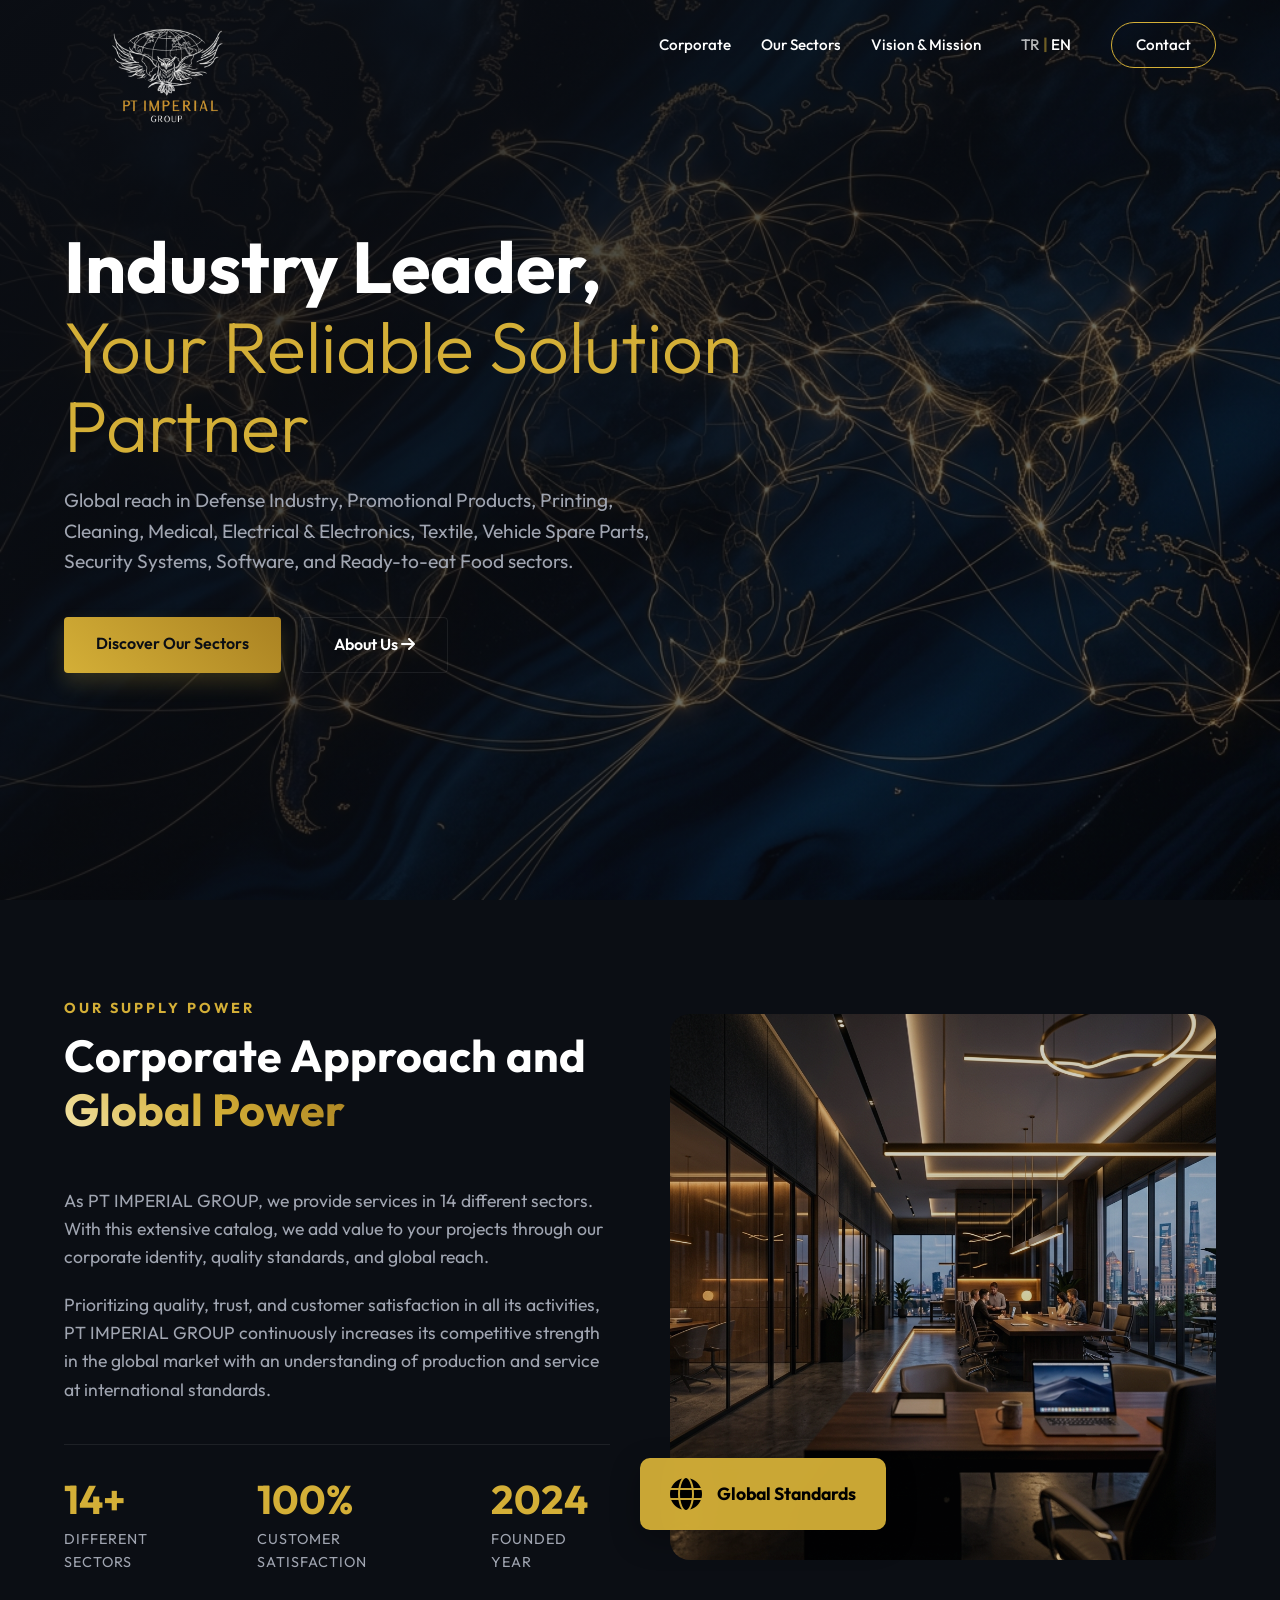
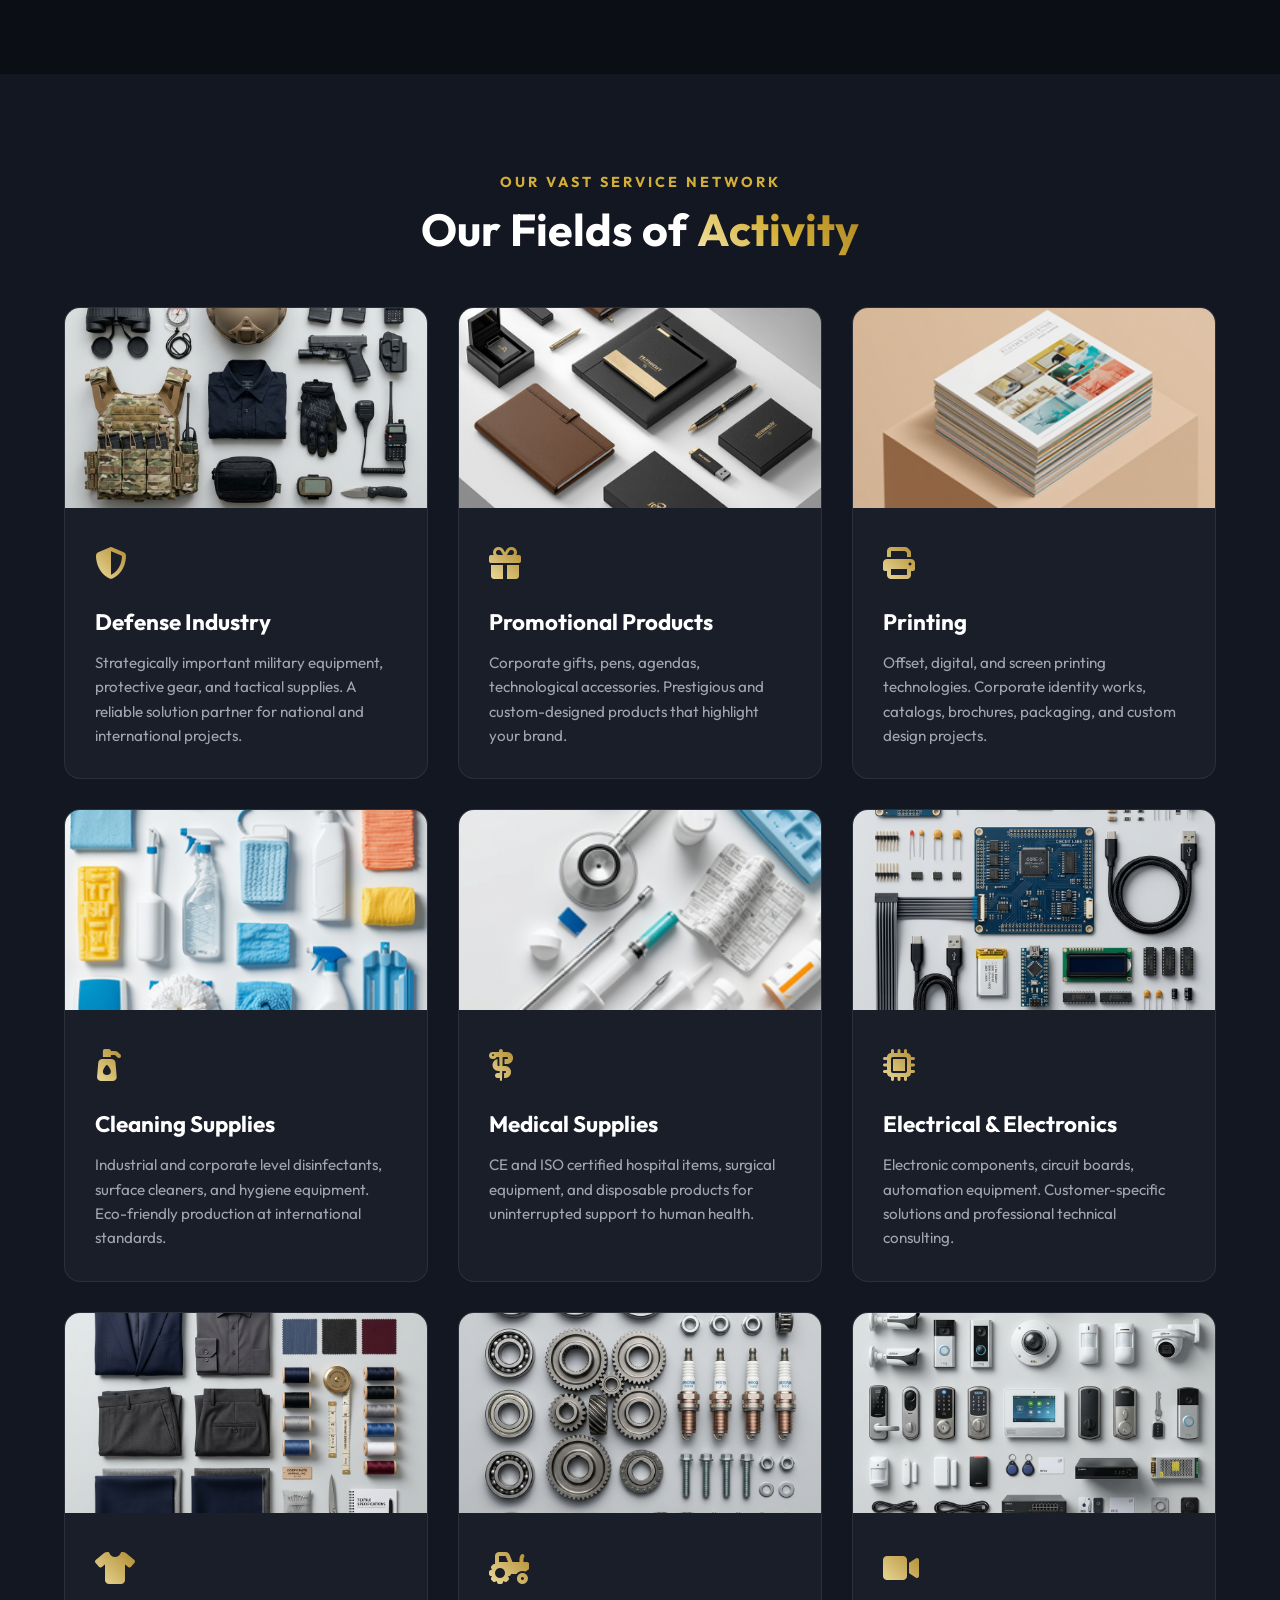
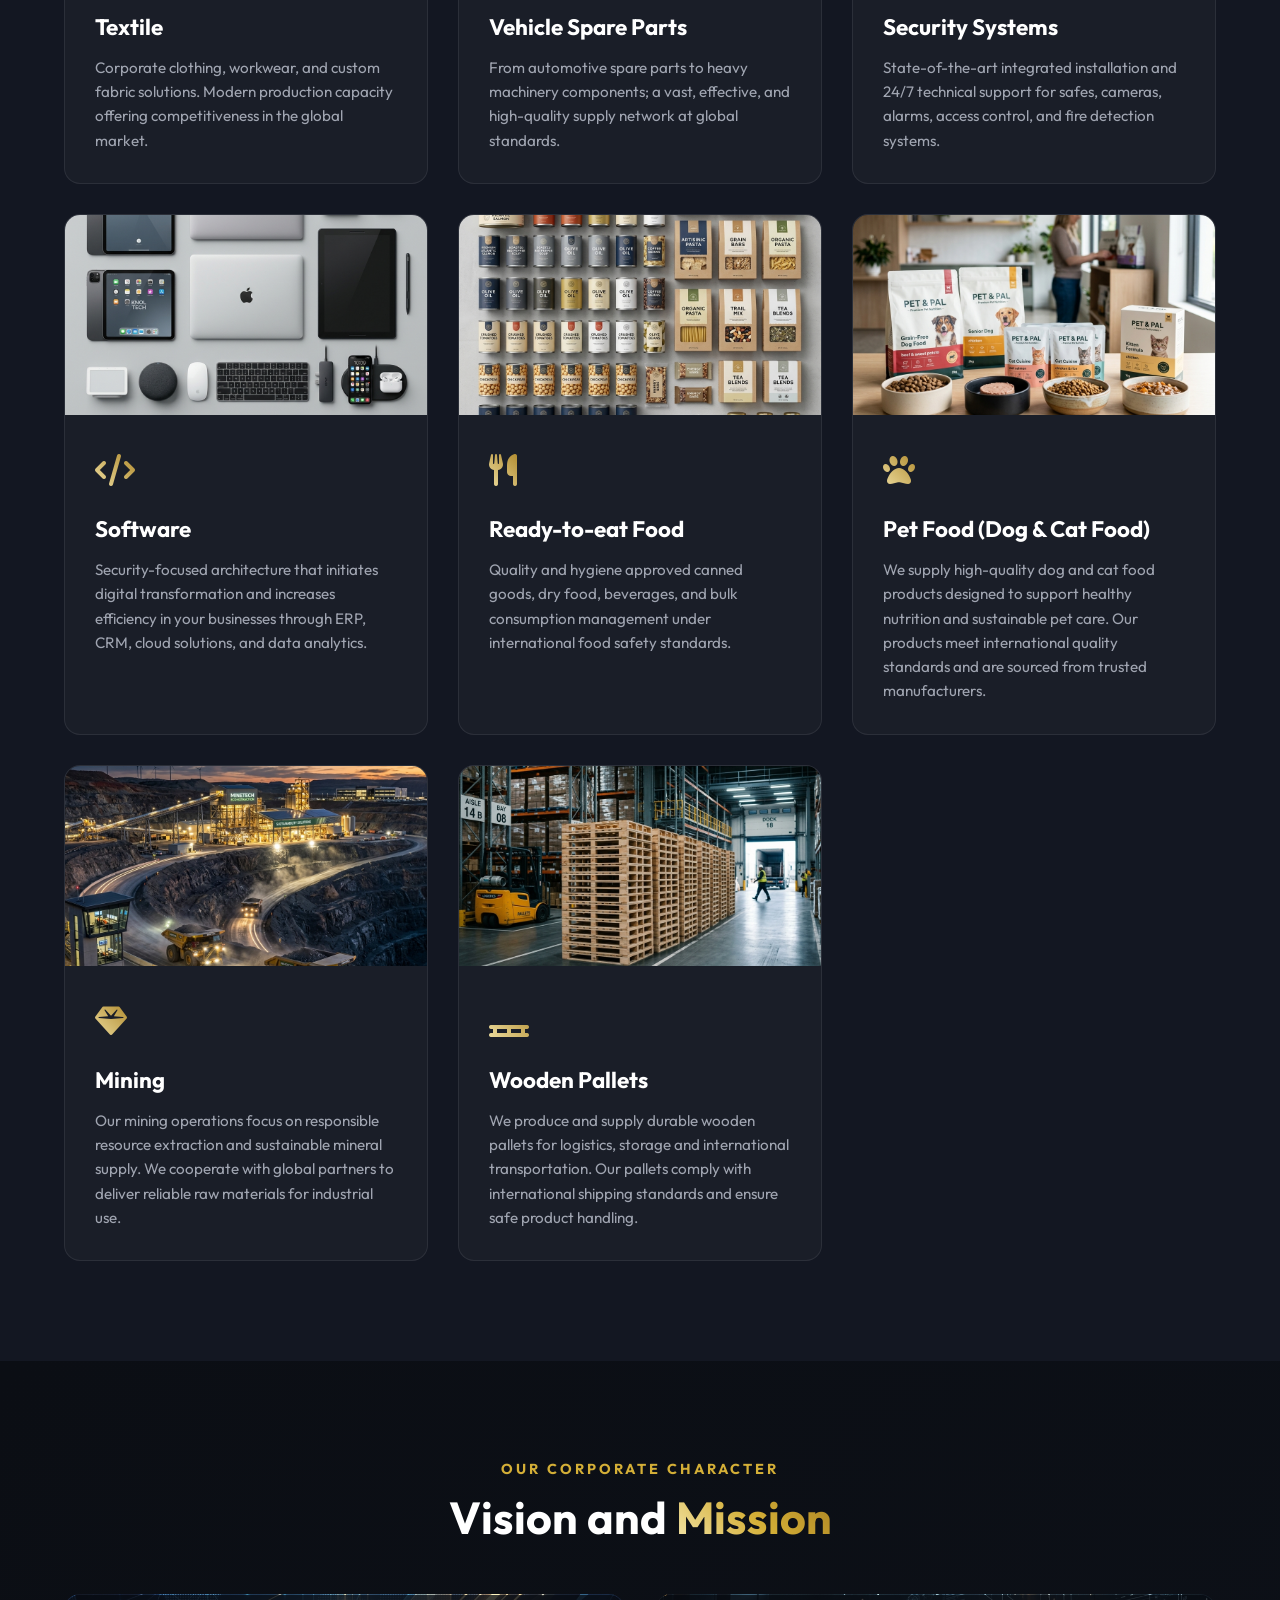
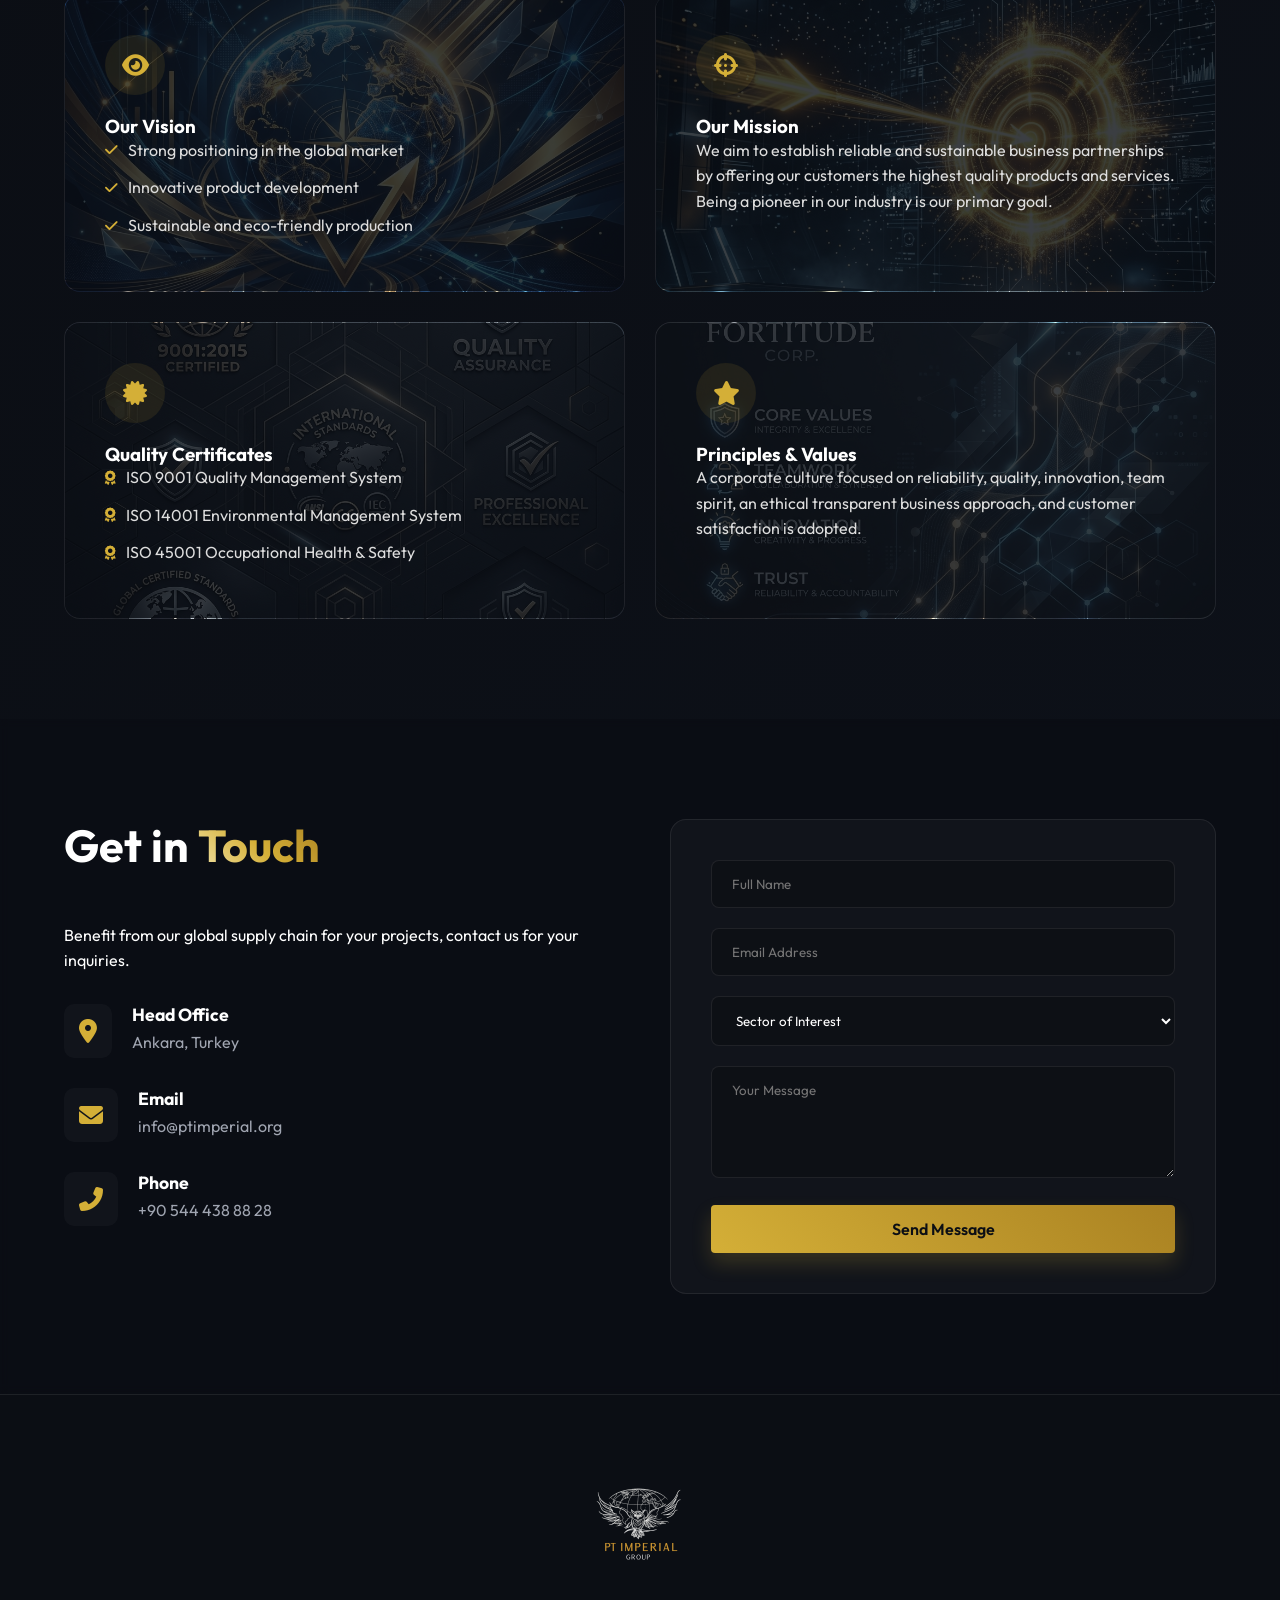
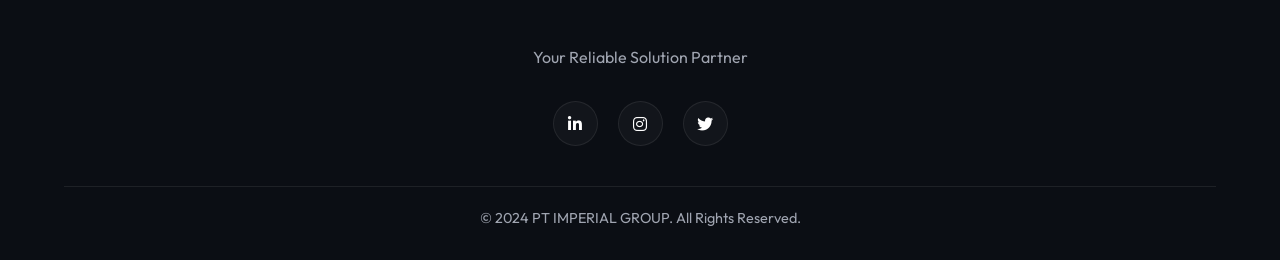
==== commit e426e79f: "Update contact email to info@ptimperial.org" ====
--- a/en.html
+++ b/en.html
@@ -360,7 +360,7 @@
                             <i class="fas fa-envelope"></i>
                             <div>
                                 <h4>Email</h4>
-                                <p>info@ptimperialgroup.com</p>
+                                <p>info@ptimperial.org</p>
                             </div>
                         </div>
                         <div class="info-item">
